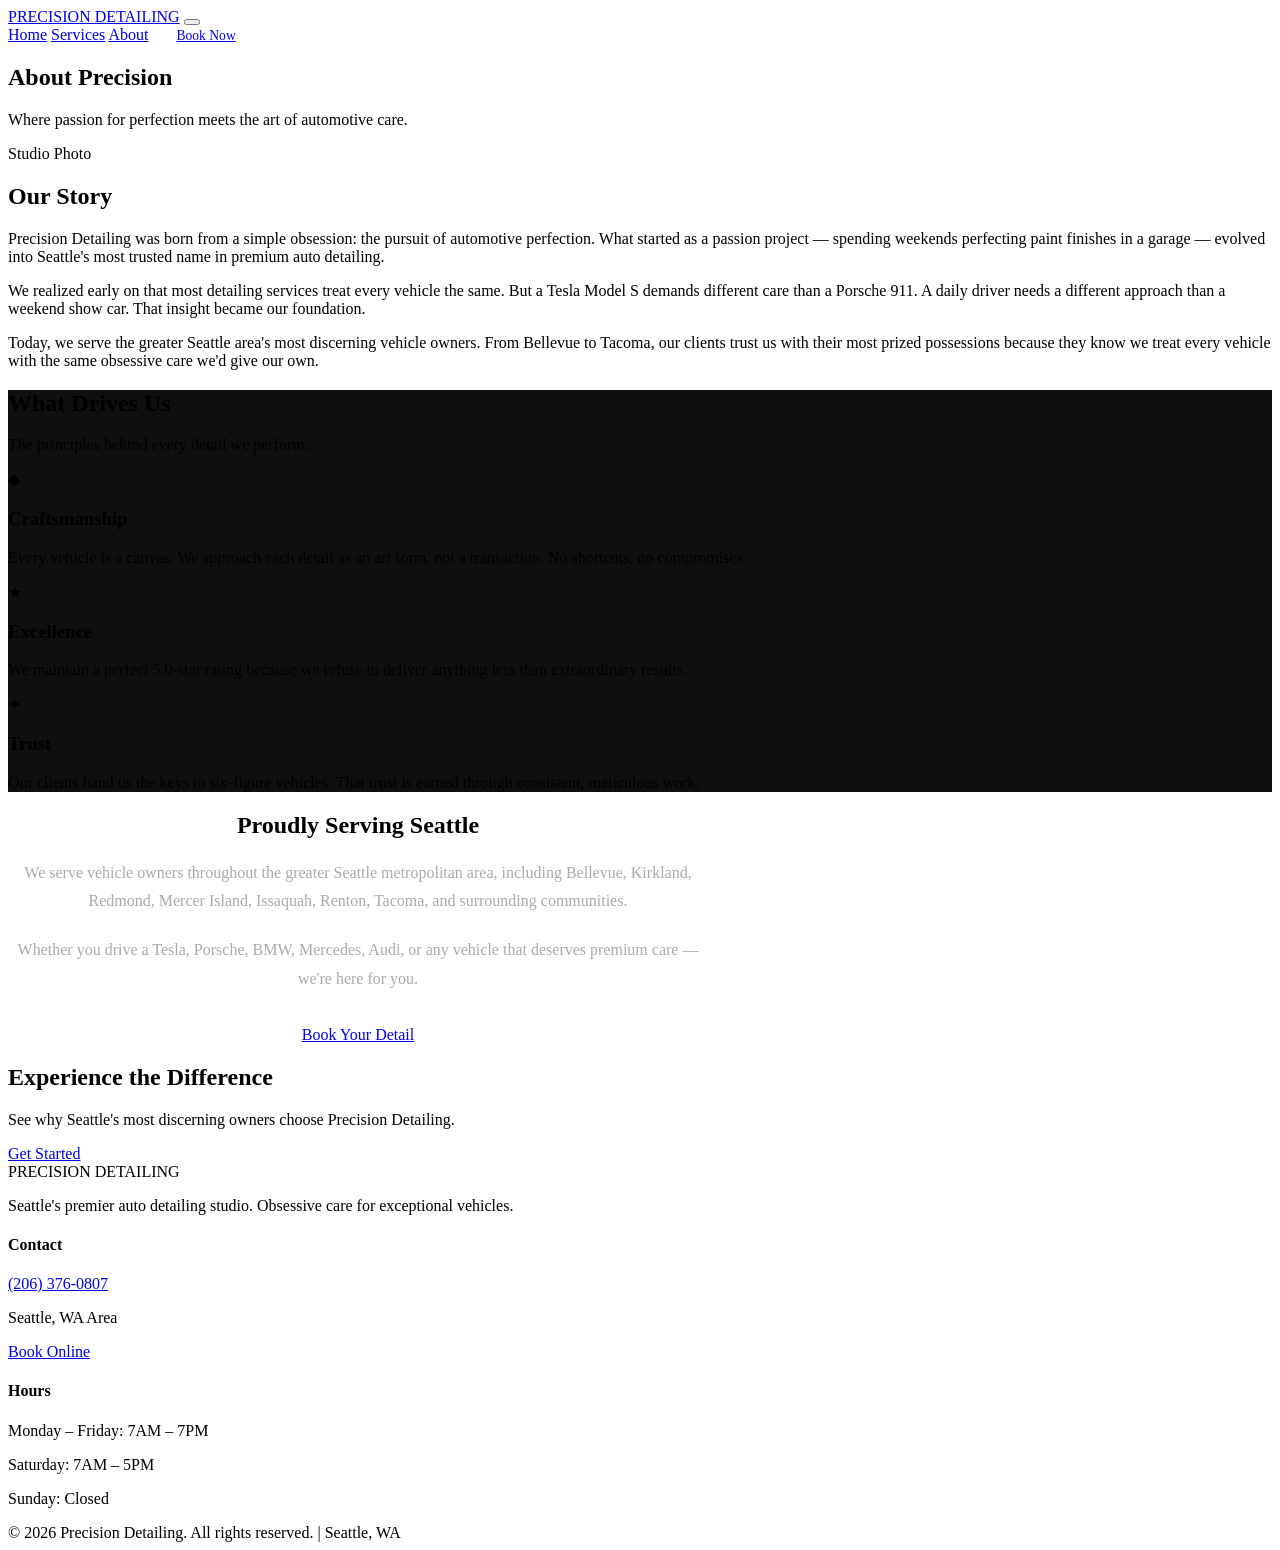
==== about.html @ c2fa8bd7 "Add about.html" ====
<!DOCTYPE html>
<html lang="en">
<head>
  <meta charset="UTF-8">
  <meta name="viewport" content="width=device-width, initial-scale=1.0">
  <title>About Us | Precision Detailing Seattle</title>
  <meta name="description" content="Learn about Precision Detailing — Seattle's trusted auto detailing studio. Passionate craftsmen dedicated to luxury vehicle care in the greater Seattle area.">
  <meta name="keywords" content="auto detailing Seattle, about Precision Detailing, car care Seattle WA, luxury detailing studio">
  <link rel="canonical" href="https://thisismybotrob.github.io/precision-detailing/about.html">
  <link rel="stylesheet" href="styles.css">
</head>
<body>

<!-- HEADER -->
<header>
  <nav>
    <a href="index.html" class="logo">PRECISION <span>DETAILING</span></a>
    <button class="nav-toggle" aria-label="Toggle menu" onclick="document.querySelector('.nav-links').classList.toggle('active')">
      <span></span><span></span><span></span>
    </button>
    <div class="nav-links">
      <a href="index.html">Home</a>
      <a href="services.html">Services</a>
      <a href="about.html" class="active">About</a>
      <a href="booking.html" class="btn btn-primary" style="padding:10px 24px;font-size:.85rem">Book Now</a>
    </div>
  </nav>
</header>

<!-- ABOUT HERO -->
<section class="about-hero">
  <h1>About <span class="gold">Precision</span></h1>
  <p>Where passion for perfection meets the art of automotive care.</p>
</section>

<!-- OUR STORY -->
<section class="section">
  <div class="container">
    <div class="about-content">
      <div class="about-image">
        <span class="gallery-placeholder">Studio Photo</span>
      </div>
      <div class="about-text">
        <h2>Our <span class="gold">Story</span></h2>
        <p>Precision Detailing was born from a simple obsession: the pursuit of automotive perfection. What started as a passion project — spending weekends perfecting paint finishes in a garage — evolved into Seattle's most trusted name in premium auto detailing.</p>
        <p>We realized early on that most detailing services treat every vehicle the same. But a Tesla Model S demands different care than a Porsche 911. A daily driver needs a different approach than a weekend show car. That insight became our foundation.</p>
        <p>Today, we serve the greater Seattle area's most discerning vehicle owners. From Bellevue to Tacoma, our clients trust us with their most prized possessions because they know we treat every vehicle with the same obsessive care we'd give our own.</p>
      </div>
    </div>
  </div>
</section>

<!-- VALUES -->
<section class="section" style="background:#0f0f0f">
  <div class="container">
    <h2 class="section-title">What <span class="gold">Drives</span> Us</h2>
    <p class="section-subtitle">The principles behind every detail we perform.</p>
    <div class="about-values">
      <div class="value-card">
        <div class="value-icon">◆</div>
        <h3>Craftsmanship</h3>
        <p>Every vehicle is a canvas. We approach each detail as an art form, not a transaction. No shortcuts, no compromises.</p>
      </div>
      <div class="value-card">
        <div class="value-icon">★</div>
        <h3>Excellence</h3>
        <p>We maintain a perfect 5.0-star rating because we refuse to deliver anything less than extraordinary results.</p>
      </div>
      <div class="value-card">
        <div class="value-icon">✦</div>
        <h3>Trust</h3>
        <p>Our clients hand us the keys to six-figure vehicles. That trust is earned through consistent, meticulous work.</p>
      </div>
    </div>
  </div>
</section>

<!-- SERVING SEATTLE -->
<section class="section">
  <div class="container" style="text-align:center;max-width:700px">
    <h2 class="section-title">Proudly Serving <span class="gold">Seattle</span></h2>
    <p style="color:#aaa;line-height:1.8;margin-bottom:20px">We serve vehicle owners throughout the greater Seattle metropolitan area, including Bellevue, Kirkland, Redmond, Mercer Island, Issaquah, Renton, Tacoma, and surrounding communities.</p>
    <p style="color:#aaa;line-height:1.8;margin-bottom:32px">Whether you drive a Tesla, Porsche, BMW, Mercedes, Audi, or any vehicle that deserves premium care — we're here for you.</p>
    <a href="booking.html" class="btn btn-primary">Book Your Detail</a>
  </div>
</section>

<!-- CTA -->
<section class="cta-strip">
  <h2>Experience the <span class="gold">Difference</span></h2>
  <p>See why Seattle's most discerning owners choose Precision Detailing.</p>
  <a href="booking.html" class="btn btn-primary">Get Started</a>
</section>

<!-- FOOTER -->
<footer>
  <div class="container">
    <div class="footer-grid">
      <div class="footer-brand">
        <div class="logo">PRECISION <span>DETAILING</span></div>
        <p>Seattle's premier auto detailing studio. Obsessive care for exceptional vehicles.</p>
      </div>
      <div class="footer-col">
        <h4>Contact</h4>
        <p><a href="tel:+12063760807">(206) 376-0807</a></p>
        <p>Seattle, WA Area</p>
        <p><a href="booking.html">Book Online</a></p>
      </div>
      <div class="footer-col">
        <h4>Hours</h4>
        <p>Monday – Friday: 7AM – 7PM</p>
        <p>Saturday: 7AM – 5PM</p>
        <p>Sunday: Closed</p>
      </div>
    </div>
    <div class="footer-bottom">
      &copy; 2026 Precision Detailing. All rights reserved. | Seattle, WA
    </div>
  </div>
</footer>

</body>
</html>
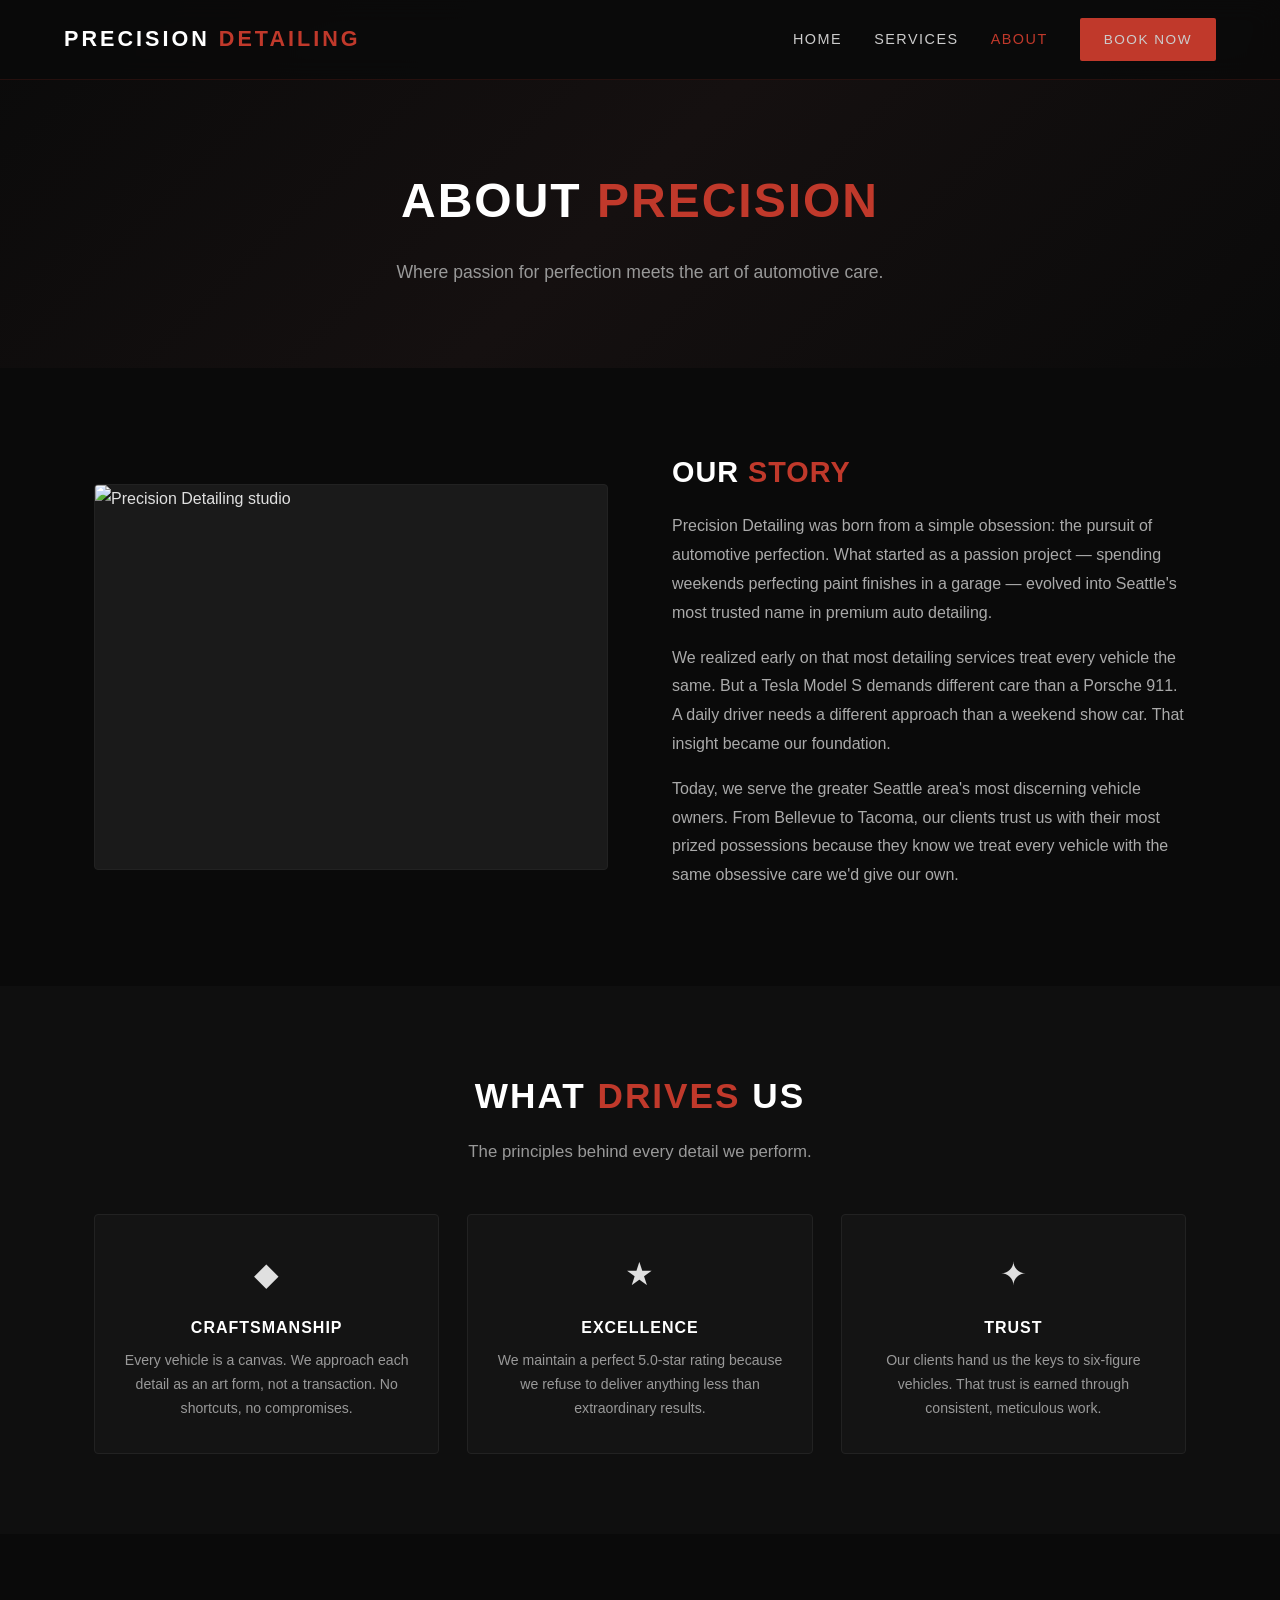
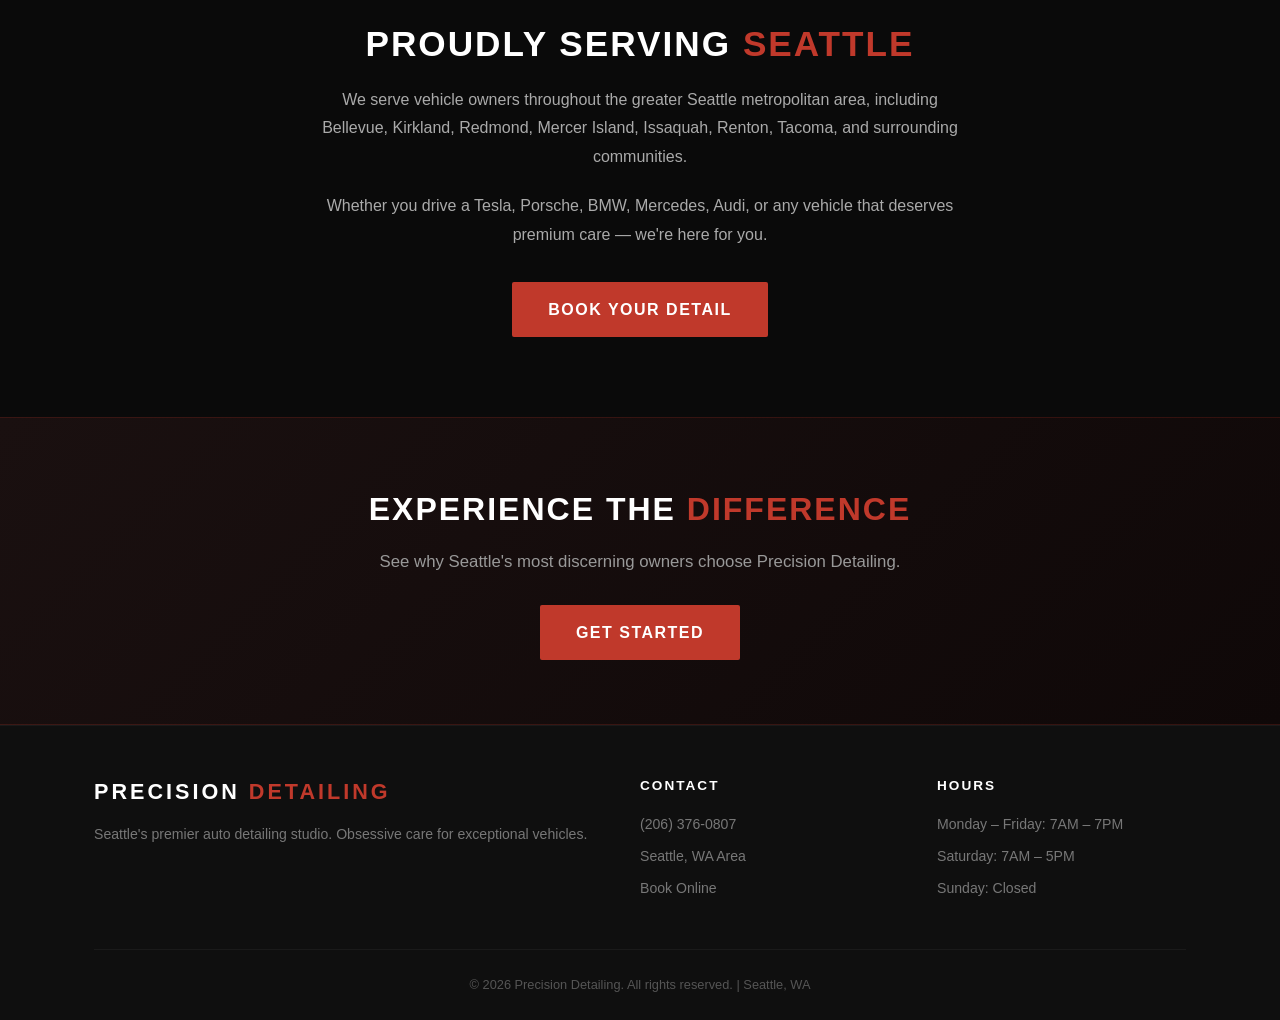
==== commit 56b34165: "Update about.html: red color scheme, gallery photos, testimonials" ====
--- a/about.html
+++ b/about.html
@@ -38,7 +38,7 @@
   <div class="container">
     <div class="about-content">
       <div class="about-image">
-        <span class="gallery-placeholder">Studio Photo</span>
+        <img src="https://images.unsplash.com/photo-1607860108855-64acf2078ed9?w=800" alt="Precision Detailing studio" loading="lazy">
       </div>
       <div class="about-text">
         <h2>Our <span class="gold">Story</span></h2>
--- a/styles.css
+++ b/styles.css
@@ -0,0 +1,170 @@
+/* ===== RESET & BASE ===== */
+*,*::before,*::after{box-sizing:border-box;margin:0;padding:0}
+html{scroll-behavior:smooth;font-size:16px}
+body{font-family:'Segoe UI',Roboto,'Helvetica Neue',Arial,sans-serif;background:#0a0a0a;color:#e0e0e0;line-height:1.7;-webkit-font-smoothing:antialiased}
+a{color:#C0392B;text-decoration:none;transition:color .2s}
+a:hover{color:#E74C3C}
+img{max-width:100%;display:block}
+ul{list-style:none}
+
+/* ===== UTILITIES ===== */
+.container{max-width:1140px;margin:0 auto;padding:0 24px}
+.section{padding:80px 0}
+.section-title{font-size:2.2rem;font-weight:700;text-align:center;margin-bottom:12px;color:#fff;text-transform:uppercase;letter-spacing:2px}
+.section-subtitle{text-align:center;color:#999;margin-bottom:48px;font-size:1.05rem;max-width:600px;margin-left:auto;margin-right:auto}
+.gold{color:#C0392B}
+.btn{display:inline-block;padding:14px 36px;border-radius:2px;font-weight:600;font-size:1rem;text-transform:uppercase;letter-spacing:1.5px;transition:all .25s;cursor:pointer;border:none}
+.btn-primary{background:#C0392B;color:#fff}
+.btn-primary:hover{background:#E74C3C;color:#fff}
+.btn-outline{border:2px solid #C0392B;color:#C0392B;background:transparent}
+.btn-outline:hover{background:#C0392B;color:#fff}
+
+/* ===== HEADER / NAV ===== */
+header{position:fixed;top:0;left:0;width:100%;z-index:1000;background:rgba(10,10,10,.92);backdrop-filter:blur(12px);border-bottom:1px solid rgba(192,57,43,.15)}
+nav{display:flex;align-items:center;justify-content:space-between;padding:18px 24px;max-width:1200px;margin:0 auto}
+.logo{font-size:1.35rem;font-weight:800;letter-spacing:3px;color:#fff;text-transform:uppercase}
+.logo span{color:#C0392B}
+.nav-links{display:flex;gap:32px;align-items:center}
+.nav-links a{color:#ccc;font-size:.9rem;font-weight:500;text-transform:uppercase;letter-spacing:1.5px;transition:color .2s}
+.nav-links a:hover,.nav-links a.active{color:#C0392B}
+.nav-toggle{display:none;flex-direction:column;gap:5px;cursor:pointer;background:none;border:none;padding:4px}
+.nav-toggle span{display:block;width:26px;height:2px;background:#fff;transition:all .3s}
+
+/* ===== HERO ===== */
+.hero{min-height:100vh;display:flex;align-items:center;justify-content:center;text-align:center;position:relative;overflow:hidden;padding-top:80px;background:linear-gradient(135deg,#0a0a0a 0%,#1a1010 50%,#0a0a0a 100%)}
+.hero::before{content:'';position:absolute;top:0;left:0;width:100%;height:100%;background:radial-gradient(ellipse at 50% 30%,rgba(192,57,43,.06) 0%,transparent 70%)}
+.hero-content{position:relative;z-index:2;max-width:800px;padding:0 24px}
+.hero-badge{display:inline-block;padding:6px 20px;border:1px solid rgba(192,57,43,.4);border-radius:2px;font-size:.8rem;letter-spacing:2px;text-transform:uppercase;color:#C0392B;margin-bottom:24px}
+.hero h1{font-size:3.6rem;font-weight:800;line-height:1.1;color:#fff;margin-bottom:20px;text-transform:uppercase;letter-spacing:1px}
+.hero p{font-size:1.15rem;color:#aaa;margin-bottom:36px;line-height:1.8}
+.hero-buttons{display:flex;gap:16px;justify-content:center;flex-wrap:wrap}
+.hero-scroll{position:absolute;bottom:40px;left:50%;transform:translateX(-50%);color:#C0392B;font-size:.8rem;letter-spacing:2px;text-transform:uppercase;animation:bounce 2s infinite}
+@keyframes bounce{0%,100%{transform:translateX(-50%) translateY(0)}50%{transform:translateX(-50%) translateY(-8px)}}
+
+/* ===== SERVICES OVERVIEW (HOME) ===== */
+.services-grid{display:grid;grid-template-columns:repeat(3,1fr);gap:28px}
+.service-card{background:#141414;border:1px solid #222;border-radius:4px;padding:36px 28px;text-align:center;transition:all .3s}
+.service-card:hover{border-color:#C0392B;transform:translateY(-4px)}
+.service-icon{font-size:2.4rem;margin-bottom:16px}
+.service-card h3{font-size:1.15rem;color:#fff;margin-bottom:8px;text-transform:uppercase;letter-spacing:1px}
+.service-card .price{color:#C0392B;font-weight:700;font-size:1.1rem;margin-bottom:10px}
+.service-card p{color:#999;font-size:.92rem}
+
+/* ===== WHY CHOOSE US ===== */
+.features-grid{display:grid;grid-template-columns:repeat(4,1fr);gap:32px}
+.feature{text-align:center;padding:24px 16px}
+.feature-icon{font-size:2rem;margin-bottom:14px;color:#C0392B}
+.feature h3{font-size:1rem;color:#fff;margin-bottom:8px;text-transform:uppercase;letter-spacing:1px}
+.feature p{color:#999;font-size:.88rem}
+
+/* ===== GALLERY ===== */
+.gallery-grid{display:grid;grid-template-columns:repeat(3,1fr);gap:16px}
+.gallery-item{aspect-ratio:4/3;background:#1a1a1a;border:1px solid #222;border-radius:4px;display:flex;align-items:center;justify-content:center;overflow:hidden;position:relative;transition:all .3s}
+.gallery-item:hover{border-color:#C0392B}
+.gallery-item img{width:100%;height:100%;object-fit:cover;transition:transform .4s}
+.gallery-item:hover img{transform:scale(1.05)}
+.gallery-item::after{content:'';position:absolute;inset:0;background:linear-gradient(135deg,rgba(192,57,43,.05),transparent);pointer-events:none}
+.gallery-placeholder{color:#444;font-size:.85rem;text-transform:uppercase;letter-spacing:2px}
+
+/* ===== REVIEWS ===== */
+.reviews-grid{display:grid;grid-template-columns:repeat(3,1fr);gap:28px}
+.review-card{background:#141414;border:1px solid #222;border-radius:4px;padding:32px 24px}
+.review-stars{color:#C0392B;font-size:1.1rem;margin-bottom:12px;letter-spacing:2px}
+.review-card p{color:#bbb;font-style:italic;font-size:.95rem;margin-bottom:16px;line-height:1.7}
+.review-author{color:#fff;font-weight:600;font-size:.9rem}
+.review-vehicle{color:#777;font-size:.8rem}
+.rating-badge{text-align:center;margin-bottom:40px}
+.rating-badge .stars{font-size:2rem;color:#C0392B;letter-spacing:4px}
+.rating-badge .rating-text{color:#fff;font-size:1.1rem;font-weight:600;margin-top:4px}
+.rating-badge .rating-sub{color:#777;font-size:.85rem}
+
+/* ===== CTA STRIP ===== */
+.cta-strip{background:linear-gradient(135deg,#1a1010 0%,#0f0808 100%);border-top:1px solid rgba(192,57,43,.2);border-bottom:1px solid rgba(192,57,43,.2);text-align:center;padding:64px 24px}
+.cta-strip h2{font-size:2rem;color:#fff;margin-bottom:12px;text-transform:uppercase;letter-spacing:2px}
+.cta-strip p{color:#999;margin-bottom:28px;font-size:1.05rem}
+
+/* ===== SERVICES PAGE ===== */
+.service-detail{background:#141414;border:1px solid #222;border-radius:4px;padding:48px;margin-bottom:32px;display:grid;grid-template-columns:1fr 280px;gap:40px;align-items:start}
+.service-detail:hover{border-color:rgba(192,57,43,.3)}
+.service-detail h2{font-size:1.6rem;color:#fff;text-transform:uppercase;letter-spacing:1px;margin-bottom:12px}
+.service-detail .desc{color:#aaa;margin-bottom:20px;line-height:1.8}
+.service-detail ul{margin-bottom:20px}
+.service-detail li{color:#ccc;padding:6px 0;padding-left:20px;position:relative;font-size:.95rem}
+.service-detail li::before{content:'✓';position:absolute;left:0;color:#C0392B;font-weight:700}
+.service-pricing{text-align:center;background:#0f0f0f;border:1px solid #222;border-radius:4px;padding:32px 24px}
+.service-pricing .price-range{font-size:2rem;font-weight:800;color:#C0392B;margin-bottom:4px}
+.service-pricing .price-note{color:#777;font-size:.8rem;margin-bottom:20px}
+.service-pricing .duration{color:#aaa;font-size:.85rem;margin-bottom:20px}
+.service-pricing .duration span{display:block;font-size:.75rem;color:#666}
+
+/* ===== BOOKING PAGE ===== */
+.booking-grid{display:grid;grid-template-columns:1fr 1fr;gap:48px}
+.calendly-embed{background:#141414;border:1px solid #222;border-radius:4px;min-height:500px;display:flex;flex-direction:column;align-items:center;justify-content:center;padding:32px;text-align:center}
+.calendly-embed iframe{width:100%;height:600px;border:none;border-radius:4px}
+.calendly-note{color:#777;font-size:.8rem;margin-top:12px;font-style:italic}
+.contact-form{display:flex;flex-direction:column;gap:20px}
+.form-group{display:flex;flex-direction:column;gap:6px}
+.form-group label{color:#ccc;font-size:.85rem;text-transform:uppercase;letter-spacing:1px;font-weight:500}
+.form-group input,.form-group select,.form-group textarea{background:#141414;border:1px solid #222;border-radius:2px;padding:14px 16px;color:#fff;font-size:.95rem;font-family:inherit;transition:border-color .2s}
+.form-group input:focus,.form-group select:focus,.form-group textarea:focus{outline:none;border-color:#C0392B}
+.form-group textarea{resize:vertical;min-height:120px}
+.form-group select{-webkit-appearance:none;appearance:none;cursor:pointer}
+.form-row{display:grid;grid-template-columns:1fr 1fr;gap:20px}
+.contact-info-sidebar{margin-top:32px;padding:28px;background:#141414;border:1px solid #222;border-radius:4px}
+.contact-info-sidebar h3{color:#fff;font-size:1rem;text-transform:uppercase;letter-spacing:1px;margin-bottom:16px}
+.contact-info-sidebar p{color:#aaa;font-size:.9rem;margin-bottom:10px}
+.contact-info-sidebar .gold{color:#C0392B}
+
+/* ===== ABOUT PAGE ===== */
+.about-hero{padding:160px 0 80px;text-align:center;background:linear-gradient(135deg,#0a0a0a,#151010,#0a0a0a)}
+.about-hero h1{font-size:3rem;color:#fff;text-transform:uppercase;letter-spacing:2px;margin-bottom:16px}
+.about-hero p{color:#999;font-size:1.1rem;max-width:600px;margin:0 auto}
+.about-content{display:grid;grid-template-columns:1fr 1fr;gap:64px;align-items:center}
+.about-image{aspect-ratio:4/3;background:#1a1a1a;border:1px solid #222;border-radius:4px;display:flex;align-items:center;justify-content:center;overflow:hidden}
+.about-image img{width:100%;height:100%;object-fit:cover}
+.about-text h2{font-size:1.8rem;color:#fff;text-transform:uppercase;letter-spacing:1px;margin-bottom:16px}
+.about-text p{color:#aaa;margin-bottom:16px;line-height:1.8}
+.about-values{display:grid;grid-template-columns:repeat(3,1fr);gap:28px;margin-top:40px}
+.value-card{background:#141414;border:1px solid #222;border-radius:4px;padding:32px 24px;text-align:center}
+.value-card .value-icon{font-size:2rem;margin-bottom:12px}
+.value-card h3{color:#fff;font-size:1rem;text-transform:uppercase;letter-spacing:1px;margin-bottom:8px}
+.value-card p{color:#999;font-size:.88rem}
+
+/* ===== FOOTER ===== */
+footer{background:#0f0f0f;border-top:1px solid #1a1a1a;padding:48px 0 24px}
+.footer-grid{display:grid;grid-template-columns:2fr 1fr 1fr;gap:48px;margin-bottom:40px}
+.footer-brand .logo{margin-bottom:12px}
+.footer-brand p{color:#777;font-size:.88rem;line-height:1.7}
+.footer-col h4{color:#fff;font-size:.85rem;text-transform:uppercase;letter-spacing:2px;margin-bottom:16px}
+.footer-col p,.footer-col a{color:#777;font-size:.88rem;display:block;margin-bottom:8px}
+.footer-col a:hover{color:#C0392B}
+.footer-bottom{text-align:center;padding-top:24px;border-top:1px solid #1a1a1a;color:#555;font-size:.8rem}
+
+/* ===== PAGE HEADER (inner pages) ===== */
+.page-header{padding:140px 0 60px;text-align:center;background:linear-gradient(135deg,#0a0a0a,#151010,#0a0a0a);border-bottom:1px solid rgba(192,57,43,.1)}
+.page-header h1{font-size:2.8rem;color:#fff;text-transform:uppercase;letter-spacing:2px;margin-bottom:12px}
+.page-header p{color:#999;font-size:1.05rem}
+
+/* ===== RESPONSIVE ===== */
+@media(max-width:1024px){
+  .services-grid,.reviews-grid{grid-template-columns:repeat(2,1fr)}
+  .features-grid{grid-template-columns:repeat(2,1fr)}
+  .service-detail{grid-template-columns:1fr}
+  .booking-grid{grid-template-columns:1fr}
+  .about-content{grid-template-columns:1fr}
+  .footer-grid{grid-template-columns:1fr}
+  .about-values{grid-template-columns:repeat(2,1fr)}
+}
+@media(max-width:768px){
+  .nav-links{display:none;position:absolute;top:100%;left:0;width:100%;background:#0a0a0a;flex-direction:column;padding:24px;gap:20px;border-bottom:1px solid #222}
+  .nav-links.active{display:flex}
+  .nav-toggle{display:flex}
+  .hero h1{font-size:2.4rem}
+  .services-grid,.reviews-grid,.gallery-grid{grid-template-columns:1fr}
+  .features-grid{grid-template-columns:1fr}
+  .section{padding:60px 0}
+  .section-title{font-size:1.8rem}
+  .form-row{grid-template-columns:1fr}
+  .about-values{grid-template-columns:1fr}
+  .hero-buttons{flex-direction:column;align-items:center}
+}
